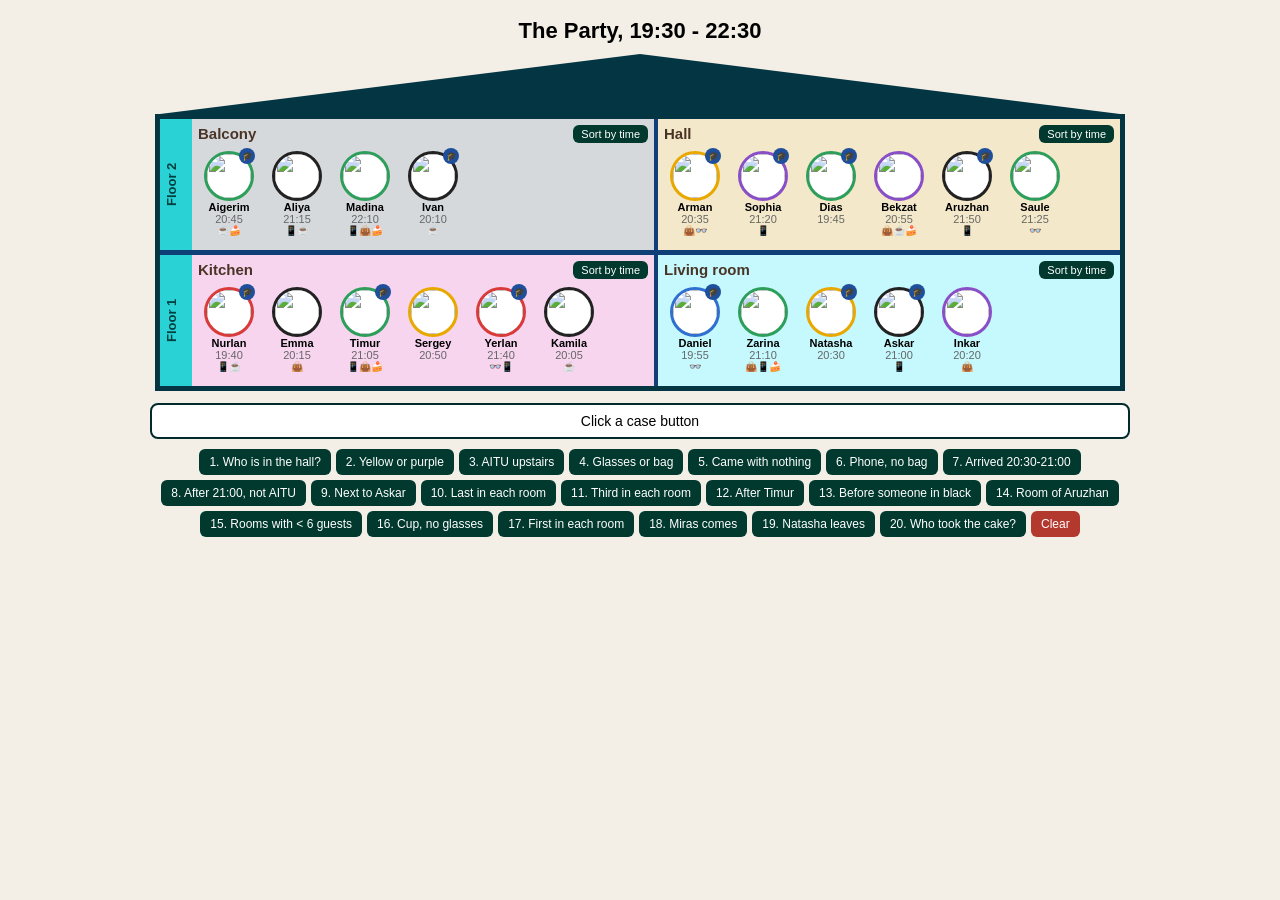
==== task2.html @ ea267aa3 "first commit" ====
<!DOCTYPE html>
<html lang="en">
<head>
  <meta charset="UTF-8">
  <meta name="viewport" content="width=device-width, initial-scale=1">
  <title>The party in motion</title>
  <link rel="stylesheet" href="css/task2.css">
  <script src="https://code.jquery.com/jquery-3.7.1.min.js"></script>
  <script src="Js/task2.js" defer></script>
</head>
<body>

  <h1>The Party, 19:30 - 22:30</h1>

  <!-- the house is built by JS from the array -->
   <div id="roof"></div>
  <div id="house">
    <div class="floor">
      <div class="floor-label">Floor 2</div>
      <div class="rooms" id="floor-2"></div>
    </div>
    <div class="floor">
      <div class="floor-label">Floor 1</div>
      <div class="rooms" id="floor-1"></div>
    </div>
  </div>

  <!-- result of the case -->
  <div id="result">Click a case button</div>

  <!-- one button for every case -->
  <div id="buttons">
    <button data-case="1">1. Who is in the hall?</button>
    <button data-case="2">2. Yellow or purple</button>
    <button data-case="3">3. AITU upstairs</button>
    <button data-case="4">4. Glasses or bag</button>
    <button data-case="5">5. Came with nothing</button>
    <button data-case="6">6. Phone, no bag</button>
    <button data-case="7">7. Arrived 20:30-21:00</button>
    <button data-case="8">8. After 21:00, not AITU</button>
    <button data-case="9">9. Next to Askar</button>
    <button data-case="10">10. Last in each room</button>
    <button data-case="11">11. Third in each room</button>
    <button data-case="12">12. After Timur</button>
    <button data-case="13">13. Before someone in black</button>
    <button data-case="14">14. Room of Aruzhan</button>
    <button data-case="15">15. Rooms with &lt; 6 guests</button>
    <button data-case="16">16. Cup, no glasses</button>
    <button data-case="17">17. First in each room</button>
    <button data-case="18">18. Miras comes</button>
    <button data-case="19">19. Natasha leaves</button>
    <button data-case="20">20. Who took the cake?</button>
    <button id="clear-btn">Clear</button>
  </div>

  <!-- guest info card: JS fills it and shows it -->
  <div id="guest-card">
    <h3 id="card-name"></h3>
    <ul id="card-info"></ul>
    <div id="card-moves"></div>
  </div>

</body>
</html>
---- css/task2.css ----
body {
  font-family: Arial, sans-serif;
  background: #f3efe6;
  margin: 0;
  padding: 12px;
  text-align: center;
}

h1 {
  color: #000000;
  font-size: 22px;
  margin: 6px 0 10px;
}

/* ---------- house ---------- */
#roof {
  max-width: 960px;
  height: 60px;
  margin: 0 auto;
  background: #043543;
  clip-path: polygon(50% 0, 100% 100%, 0 100%);   /* triangle */
}

#house {
  max-width: 960px;
  margin: 0 auto 12px;
  border: 5px solid #043543;
  background: #fff;
}

.floor {
  display: flex;
  border-bottom: 5px solid #103e76;
}
.floor:last-child { border-bottom: none; }

.floor-label {
  width: 24px;
  background: #07cbcedc;
  color: #033f40;
  font-weight: bold;
  font-size: 13px;
  writing-mode: vertical-rl;
  transform: rotate(180deg);
  padding: 4px;
}

.rooms {
  display: flex;
  flex: 1;
}

.room {
  flex: 1;
  padding: 6px;
  border-right: 4px solid #103e76;
  text-align: left;
}
.room:last-child { border-right: none; }

.room-name {
  margin: 0 0 6px;
  font-size: 15px;
  color: #4a3426;
}

/* room colors */
#balcony { background: #d6d9dc; }
#hall    { background: #f3e8c9; }
#kitchen { background: #f7d5ef; }
#living  { background: #c5f9fd; }

.guests {
  display: flex;
  flex-wrap: wrap;
  gap: 6px;                /* the JS move uses this number (6) */
}

/* ---------- guest card ---------- */
.guest {
  position: relative;      /* needed for animate() jump */
  width: 56px;
  text-align: center;
  font-size: 11px;
  padding: 3px;
  border-radius: 8px;
  cursor: pointer;
}

.avatar {
  width: 44px;
  height: 44px;
  border-radius: 50%;
  border: 3px solid gray;
  background: #fff;
}

/* ring color = clothing color class */
.guest.red    .avatar { border-color: #d93a3a; }
.guest.blue   .avatar { border-color: #2f6fd0; }
.guest.green  .avatar { border-color: #2e9e5b; }
.guest.black  .avatar { border-color: #222; }
.guest.yellow .avatar { border-color: #e8a800; }
.guest.purple .avatar { border-color: #8a4fc7; }

.badge {
  display: none;
  position: absolute;
  top: 0;
  right: 5px;
  width: 16px;
  height: 16px;
  line-height: 16px;
  border-radius: 50%;
  background: #1f4f9a;
  color: #fff;
  font-size: 9px;
}
.guest.aitu .badge { display: block; }

.name { font-weight: bold; }
.time { color: #666; }
.things { min-height: 16px; font-size: 10px; }

/* ---------- highlight ---------- */
#house .found-room {
  background: #f7ff81;
  outline: 4px solid #f0a500;
  outline-offset: -4px;
}

.found {
  background: #ffe066;
  box-shadow: 0 0 8px 2px #f0a500;
}

/* ---------- buttons and result ---------- */
#result {
  max-width: 960px;
  margin: 0 auto 10px;
  padding: 8px;
  background: #fff;
  border: 2px solid #012b2b;
  border-radius: 8px;
  font-size: 14px;
}

#buttons {
  max-width: 960px;
  margin: 0 auto;
  display: flex;
  flex-wrap: wrap;
  gap: 5px;
  justify-content: center;
}

button {
  padding: 6px 10px;
  font-size: 12px;
  border: none;
  border-radius: 6px;
  background: #02392e;
  color: #fff;
  cursor: pointer;
}
button:hover { background: #269466; }


/* =========== TASK 2 additions =========== */

/* sort button inside each room (JS adds it) */
.sort-btn {
  float: right;
  padding: 3px 8px;
  font-size: 11px;
}

/* guest info card: hidden until JS opens it */
#guest-card {
  display: none;
  position: absolute;
  z-index: 100;
  width: 230px;            /* the JS uses this number (230) */
  padding: 12px;           /* and this one (12) */
  background: #fff;
  border: 3px solid #043543;
  border-radius: 10px;
  box-shadow: 0 4px 14px rgba(0, 0, 0, 0.35);
  text-align: left;
  font-size: 14px;
  overflow: hidden;
}
#guest-card h3 { margin: 0 0 8px; color: #043543; }
#card-info { margin: 0 0 10px; padding-left: 18px; }
#card-moves button {
  display: block;
  width: 100%;
  margin-bottom: 4px;
}

/* clone that flies to another room (JS makes it) */
.flying {
  position: absolute;
  z-index: 200;
  margin: 0;
}

#clear-btn { background: #b3392f; }
#clear-btn:hover { background: #d9534a; }
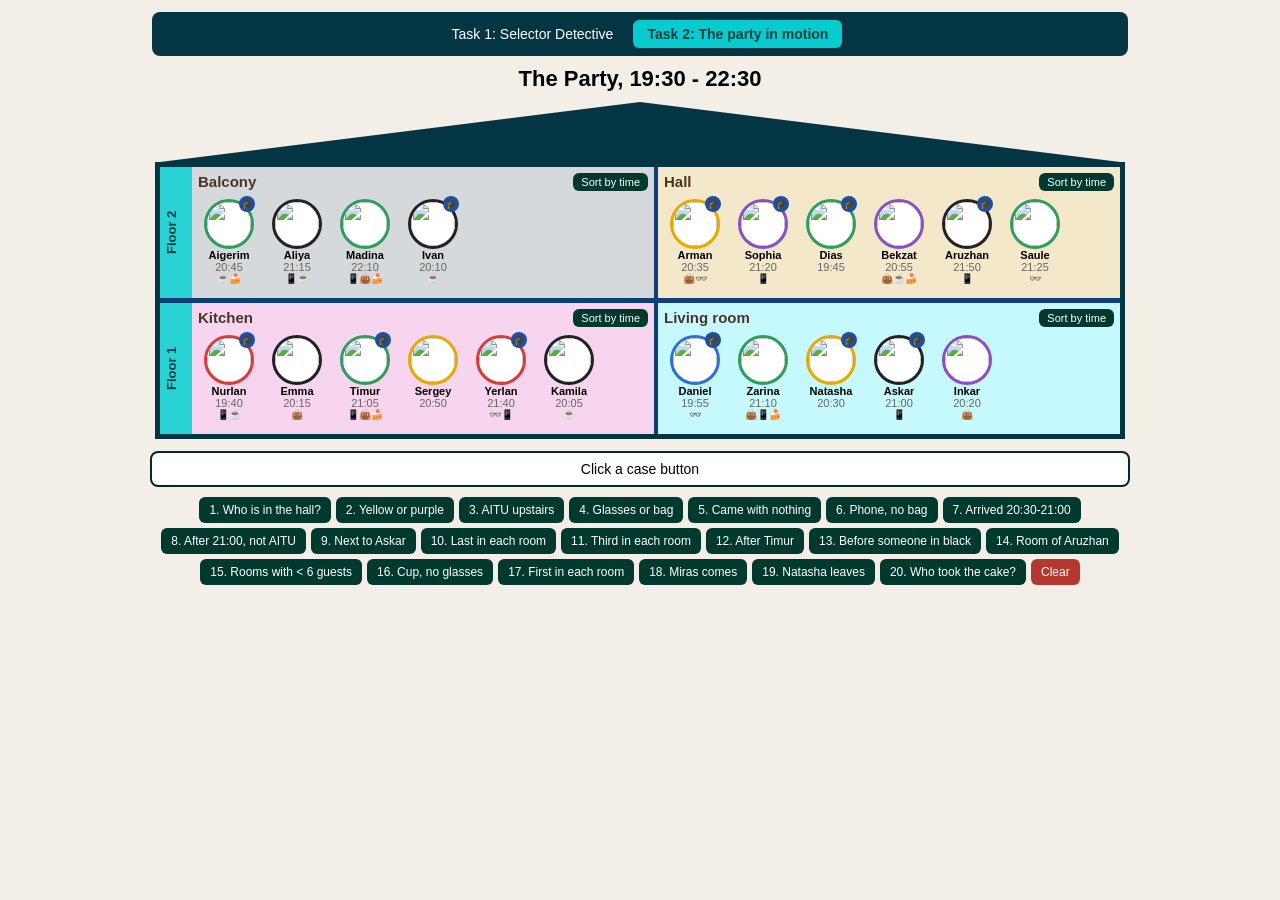
==== commit 021ba1ae: "add navbar" ====
--- a/task2.html
+++ b/task2.html
@@ -9,6 +9,10 @@
   <script src="Js/task2.js" defer></script>
 </head>
 <body>
+  <nav id="navbar">
+    <a href="index.html">Task 1: Selector Detective</a>
+    <a href="task2.html" class="active">Task 2: The party in motion</a>
+  </nav>
 
   <h1>The Party, 19:30 - 22:30</h1>
 
--- a/css/task2.css
+++ b/css/task2.css
@@ -10,6 +10,34 @@
   color: #000000;
   font-size: 22px;
   margin: 6px 0 10px;
+}
+
+/* ---------- navbar ---------- */
+#navbar {
+  max-width: 960px;         
+  margin: 0 auto 10px;
+  padding: 8px;
+  display: flex;
+  gap: 6px;
+  justify-content: center;
+  background: #043543;
+  border-radius: 8px;
+}
+
+#navbar a {
+  color: #fff;
+  text-decoration: none;
+  padding: 6px 14px;
+  border-radius: 6px;
+  font-size: 14px;
+}
+
+#navbar a:hover { background: #269466; }
+
+#navbar a.active {
+  background: #07cbce;
+  color: #033f40;
+  font-weight: bold;
 }
 
 /* ---------- house ---------- */
